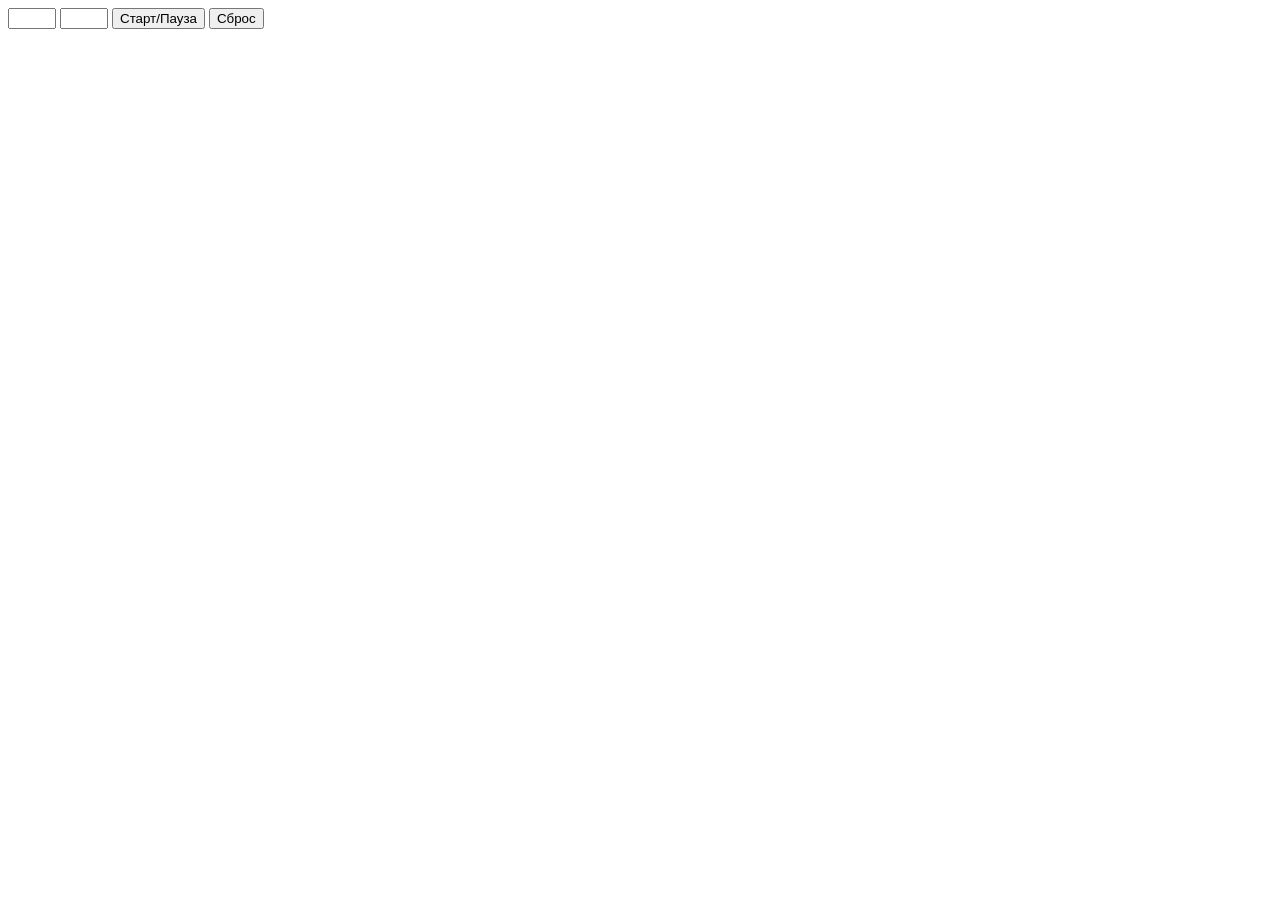
==== index.html @ 004b92f1 "1" ====
<html>

<input type="number" , min="0" , max="99" id="min">
<input type="number" , min="0" , max="59" id="sec">
    <script src="/js.js"></script>
<button id="open">
Старт/Пауза
</button>
<button id="reset">
Сброс
</button>
</html>
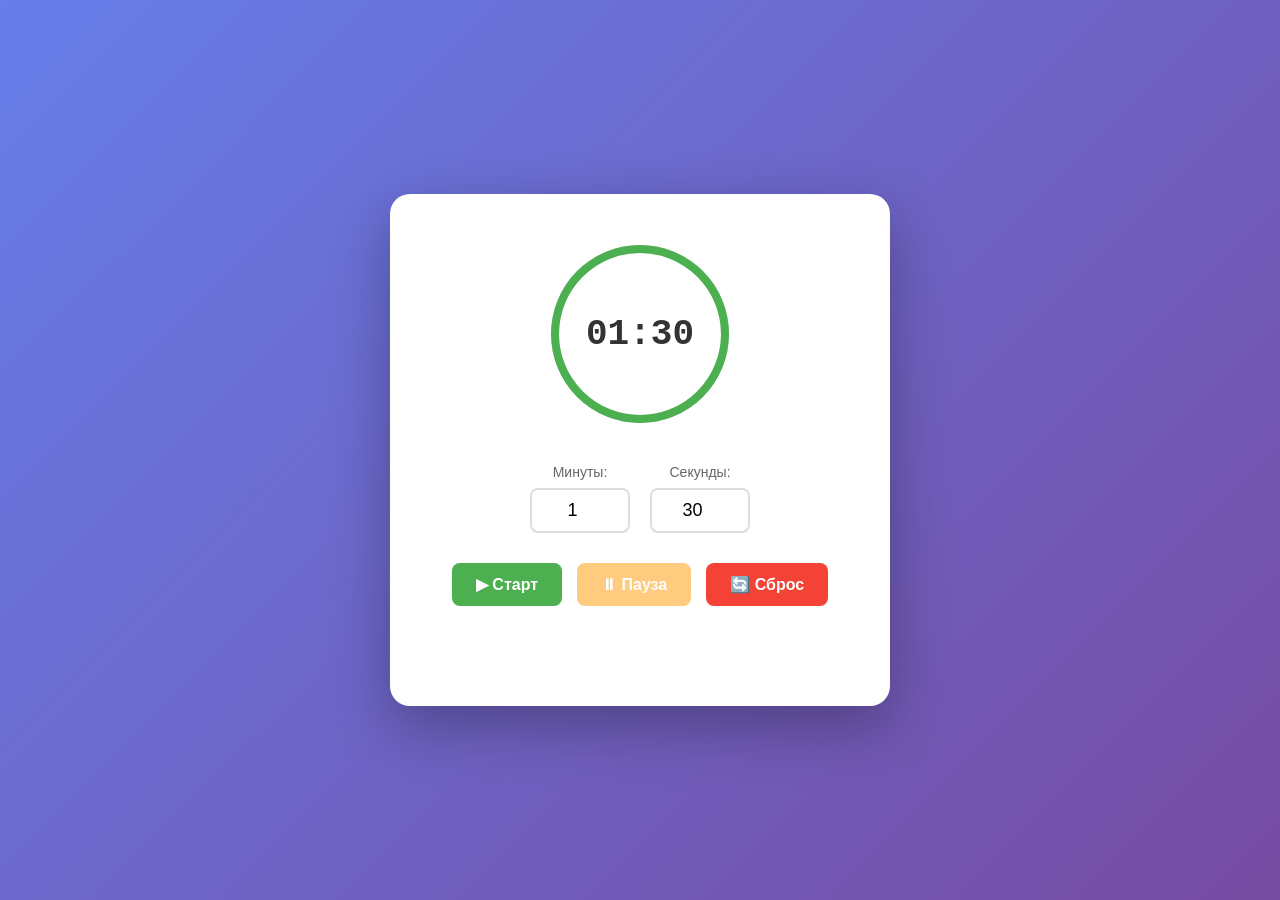
==== commit 072f8783: "1" ====
--- a/index.html
+++ b/index.html
@@ -1,12 +1,71 @@
-<html>
-
-<input type="number" , min="0" , max="99" id="min">
-<input type="number" , min="0" , max="59" id="sec">
-    <script src="/js.js"></script>
-<button id="open">
-Старт/Пауза
-</button>
-<button id="reset">
-Сброс
-</button>
+<!DOCTYPE html>
+<html lang="ru">
+<head>
+    <meta charset="UTF-8">
+    <meta name="viewport" content="width=device-width, initial-scale=1.0">
+    <title>Анимированный таймер обратного отсчета</title>
+    <link rel="stylesheet" href="css.css">
+</head>
+<body>
+    <div class="container">
+               
+        <div class="timer-wrapper">
+            <svg class="progress-ring" width="200" height="200" viewBox="0 0 200 200">
+                
+                <circle class="progress-ring__bg"
+                        cx="100" cy="100" r="85"
+                        fill="none"
+                        stroke="#e0e0e0"
+                        stroke-width="8"/>
+                
+               
+                <circle class="progress-ring__circle"
+                        cx="100" cy="100" r="85"
+                        fill="none"
+                        stroke="#4caf50"
+                        stroke-width="8"
+                        stroke-linecap="round"/>
+            </svg>
+            
+           
+            <div class="timer-display">
+                <span id="minutes">00</span>:<span id="seconds">00</span>
+            </div>
+        </div>
+        
+        
+        <div class="time-inputs">
+            <div class="input-group">
+                <label for="minutes-input">Минуты:</label>
+                <input type="number" 
+                       id="minutes-input" 
+                       min="0" 
+                       max="99" 
+                       value="1"
+                       step="1">
+            </div>
+            
+            <div class="input-group">
+                <label for="seconds-input">Секунды:</label>
+                <input type="number" 
+                       id="seconds-input" 
+                       min="0" 
+                       max="59" 
+                       value="30"
+                       step="1">
+            </div>
+        </div>
+        
+        <div class="controls">
+            <button id="startBtn" class="btn btn-start">▶ Старт</button>
+            <button id="pauseBtn" class="btn btn-pause" disabled>⏸ Пауза</button>
+            <button id="resetBtn" class="btn btn-reset">🔄 Сброс</button>
+        </div>
+        
+       
+        <div id="message" class="message"></div>
+    </div>
+    
+    <script src="js.js"></script>
+</body>
 </html>
--- a/css.css
+++ b/css.css
@@ -0,0 +1,192 @@
+* {
+    margin: 0;
+    padding: 0;
+    box-sizing: border-box;
+}
+
+body {
+    font-family: 'Segoe UI', Tahoma, Geneva, Verdana, sans-serif;
+    background: linear-gradient(135deg, #667eea 0%, #764ba2 100%);
+    min-height: 100vh;
+    display: flex;
+    justify-content: center;
+    align-items: center;
+}
+
+.container {
+    background: white;
+    border-radius: 20px;
+    padding: 40px;
+    box-shadow: 0 20px 60px rgba(0,0,0,0.3);
+    text-align: center;
+    max-width: 500px;
+    width: 90%;
+}
+
+h1 {
+    color: #333;
+    margin-bottom: 30px;
+    font-size: 24px;
+}
+
+/* Круговой прогресс-бар */
+.timer-wrapper {
+    position: relative;
+    width: 200px;
+    height: 200px;
+    margin: 0 auto 30px;
+}
+
+.progress-ring {
+    transform: rotate(-90deg);
+    width: 100%;
+    height: 100%;
+}
+
+.progress-ring__circle {
+    stroke-dasharray: 534.07; /* 2 * π * 85 ≈ 534.07 */
+    stroke-dashoffset: 534.07;
+    transition: stroke-dashoffset 0.3s ease;
+}
+
+.progress-ring__circle.warning {
+    stroke: #ff9800;
+}
+
+.progress-ring__circle.danger {
+    stroke: #f44336;
+    animation: pulse 1s infinite;
+}
+
+@keyframes pulse {
+    0%, 100% {
+        stroke-width: 8;
+    }
+    50% {
+        stroke-width: 12;
+    }
+}
+
+.timer-display {
+    position: absolute;
+    top: 50%;
+    left: 50%;
+    transform: translate(-50%, -50%);
+    font-size: 36px;
+    font-weight: bold;
+    font-family: 'Courier New', monospace;
+    color: #333;
+}
+
+/* UI элементы ввода */
+.time-inputs {
+    display: flex;
+    gap: 20px;
+    justify-content: center;
+    margin-bottom: 30px;
+}
+
+.input-group {
+    display: flex;
+    flex-direction: column;
+    gap: 8px;
+}
+
+.input-group label {
+    font-size: 14px;
+    color: #666;
+    font-weight: 500;
+}
+
+.input-group input {
+    padding: 10px;
+    font-size: 18px;
+    text-align: center;
+    border: 2px solid #ddd;
+    border-radius: 8px;
+    width: 100px;
+    transition: border-color 0.3s;
+}
+
+.input-group input:focus {
+    outline: none;
+    border-color: #667eea;
+}
+
+.input-group input:disabled {
+    background-color: #f5f5f5;
+    color: #999;
+}
+
+/* Кнопки */
+.controls {
+    display: flex;
+    gap: 15px;
+    justify-content: center;
+}
+
+.btn {
+    padding: 12px 24px;
+    font-size: 16px;
+    font-weight: 600;
+    border: none;
+    border-radius: 8px;
+    cursor: pointer;
+    transition: all 0.3s ease;
+}
+
+.btn:active {
+    transform: scale(0.95);
+}
+
+.btn:disabled {
+    opacity: 0.5;
+    cursor: not-allowed;
+}
+
+.btn-start {
+    background-color: #4caf50;
+    color: white;
+}
+
+.btn-start:hover:not(:disabled) {
+    background-color: #45a049;
+}
+
+.btn-pause {
+    background-color: #ff9800;
+    color: white;
+}
+
+.btn-pause:hover:not(:disabled) {
+    background-color: #fb8c00;
+}
+
+.btn-reset {
+    background-color: #f44336;
+    color: white;
+}
+
+.btn-reset:hover:not(:disabled) {
+    background-color: #da190b;
+}
+
+/* Сообщение */
+.message {
+    margin-top: 20px;
+    font-size: 14px;
+    font-weight: 500;
+    min-height: 40px;
+}
+
+.message.success {
+    color: #4caf50;
+}
+
+.message.warning {
+    color: #ff9800;
+}
+
+.message.error {
+    color: #f44336;
+}
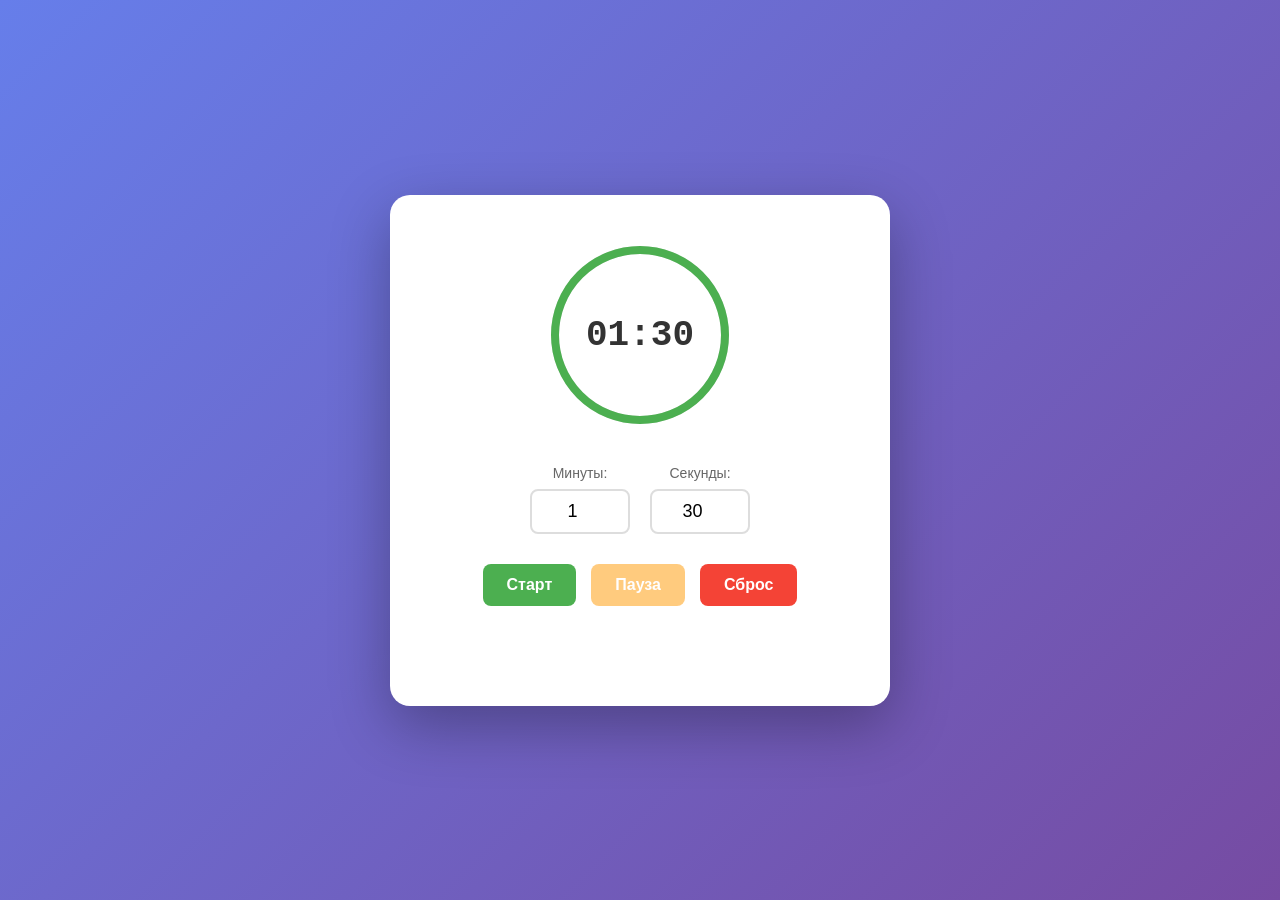
==== commit 384e5469: "1" ====
--- a/index.html
+++ b/index.html
@@ -1,71 +1,57 @@
 <!DOCTYPE html>
 <html lang="ru">
+
 <head>
     <meta charset="UTF-8">
     <meta name="viewport" content="width=device-width, initial-scale=1.0">
     <title>Анимированный таймер обратного отсчета</title>
     <link rel="stylesheet" href="css.css">
 </head>
+
 <body>
     <div class="container">
-               
+
         <div class="timer-wrapper">
             <svg class="progress-ring" width="200" height="200" viewBox="0 0 200 200">
-                
-                <circle class="progress-ring__bg"
-                        cx="100" cy="100" r="85"
-                        fill="none"
-                        stroke="#e0e0e0"
-                        stroke-width="8"/>
-                
-               
-                <circle class="progress-ring__circle"
-                        cx="100" cy="100" r="85"
-                        fill="none"
-                        stroke="#4caf50"
-                        stroke-width="8"
-                        stroke-linecap="round"/>
+
+                <circle class="progress-ring__bg" cx="100" cy="100" r="85" fill="none" stroke="#e0e0e0"
+                    stroke-width="8" />
+
+
+                <circle class="progress-ring__circle" cx="100" cy="100" r="85" fill="none" stroke="#4caf50"
+                    stroke-width="8" stroke-linecap="round" />
             </svg>
-            
-           
+
+
             <div class="timer-display">
                 <span id="minutes">00</span>:<span id="seconds">00</span>
             </div>
         </div>
-        
-        
+
+
         <div class="time-inputs">
             <div class="input-group">
                 <label for="minutes-input">Минуты:</label>
-                <input type="number" 
-                       id="minutes-input" 
-                       min="0" 
-                       max="99" 
-                       value="1"
-                       step="1">
+                <input type="number" id="minutes-input" min="0" max="99" value="1" step="1">
             </div>
-            
+
             <div class="input-group">
                 <label for="seconds-input">Секунды:</label>
-                <input type="number" 
-                       id="seconds-input" 
-                       min="0" 
-                       max="59" 
-                       value="30"
-                       step="1">
+                <input type="number" id="seconds-input" min="0" max="59" value="30" step="1">
             </div>
         </div>
-        
+
         <div class="controls">
-            <button id="startBtn" class="btn btn-start">▶ Старт</button>
-            <button id="pauseBtn" class="btn btn-pause" disabled>⏸ Пауза</button>
-            <button id="resetBtn" class="btn btn-reset">🔄 Сброс</button>
+            <button id="startBtn" class="btn btn-start">Старт</button>
+            <button id="pauseBtn" class="btn btn-pause" disabled> Пауза</button>
+            <button id="resetBtn" class="btn btn-reset">Сброс</button>
         </div>
-        
-       
+
+
         <div id="message" class="message"></div>
     </div>
-    
+
     <script src="js.js"></script>
 </body>
+
 </html>
